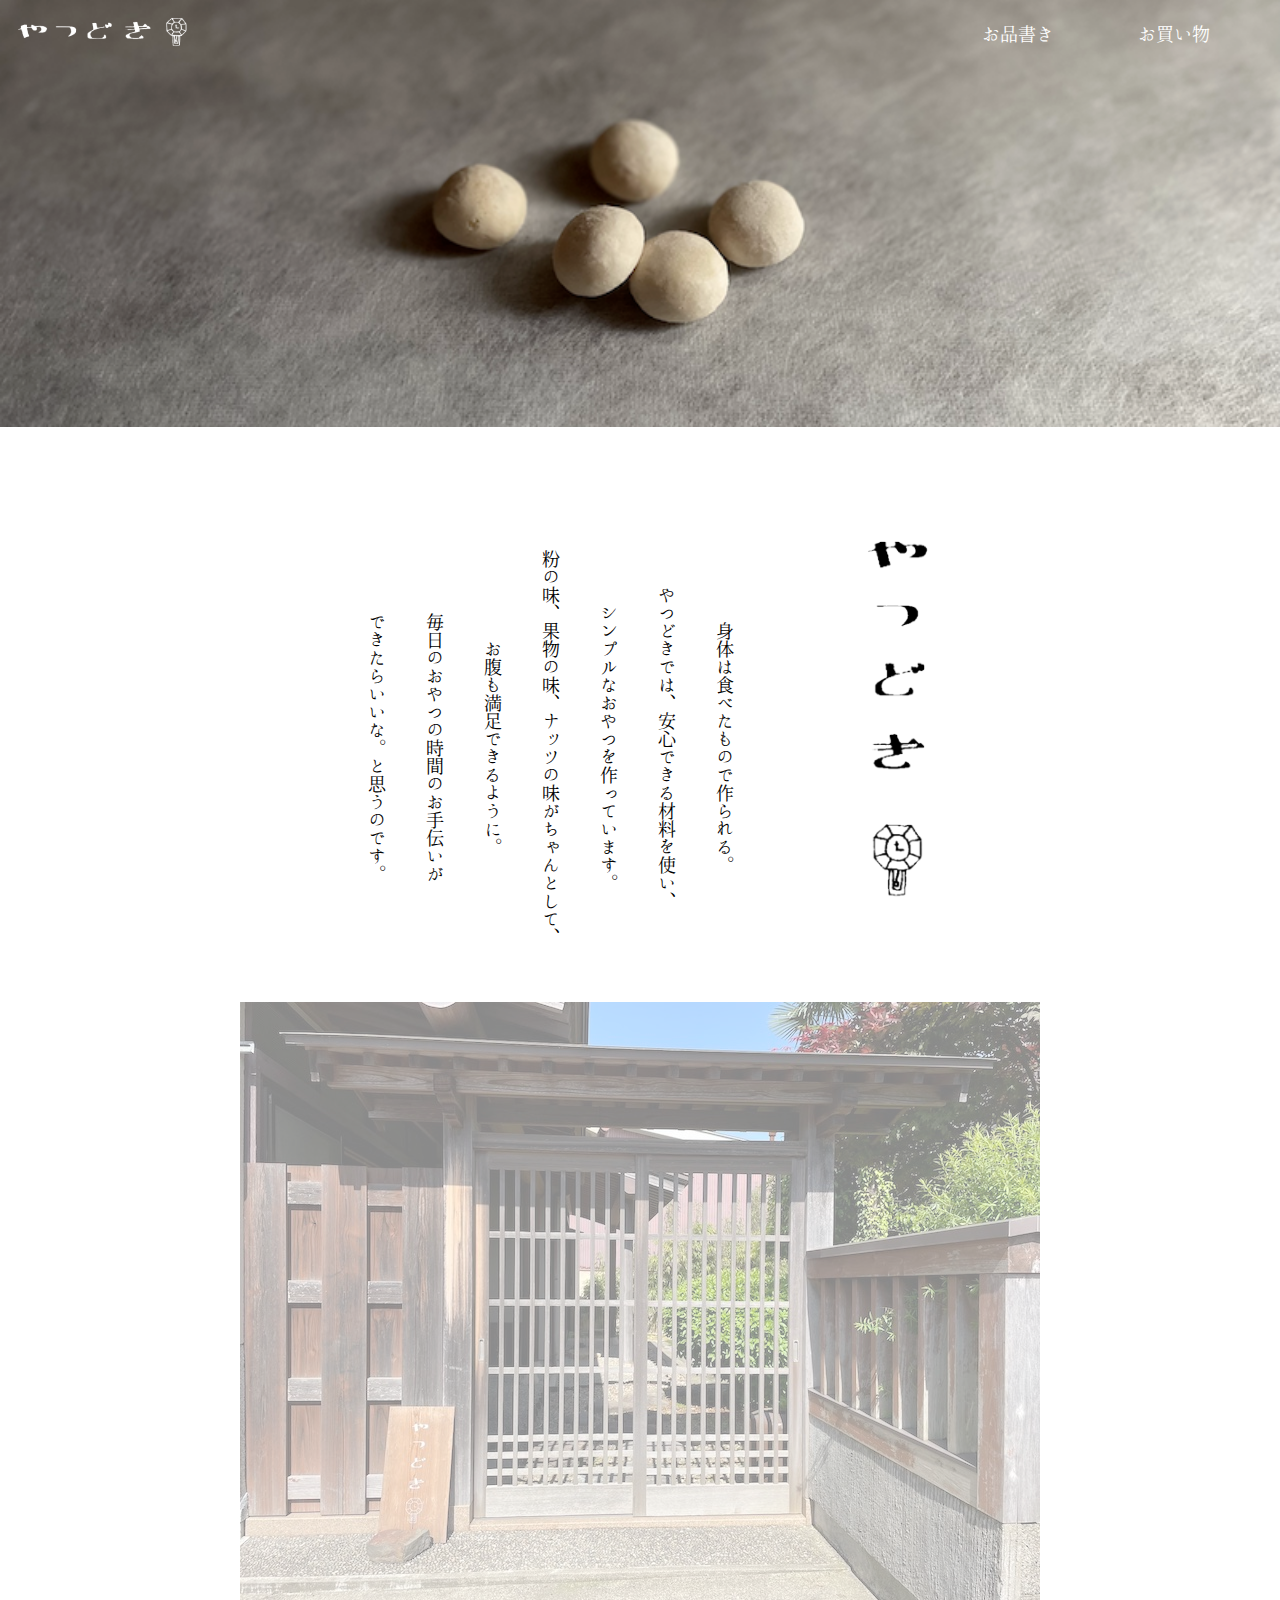
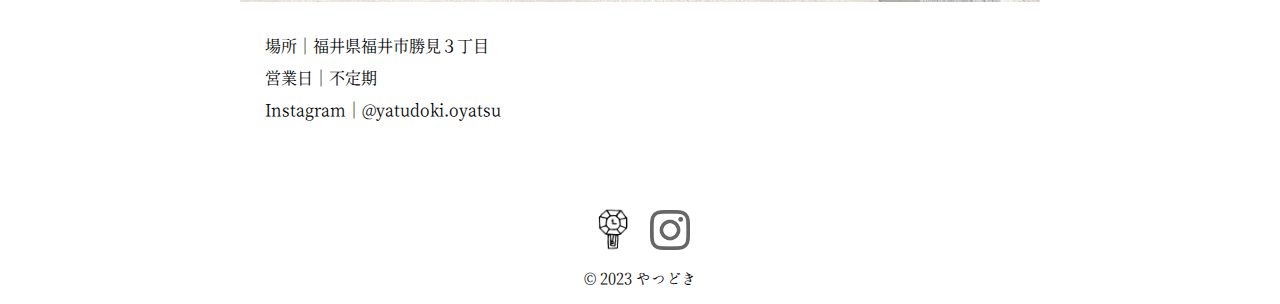
==== index.html @ 7d59536f "first commit" ====
<!DOCTYPE html>
<html>

<head>
    <meta charset="UTF-8">
    <meta http-equiv="X-UA-Compatible" content="IE=edge">
    <meta name="viewport" content="width=device-width, initial-scale=1.0">

    <link rel="stylesheet" href="style.css">

    <title>やつどき</title>

    <style type="text/css">
        #photo {
            width: 800px;
            height: 600px;
            margin: 0 auto;
            text-align: left;
            overflow: hidden;
            position: relative;
        }

        #photo img {
            top: 0;
            left: 0;
            position: absolute;
        }
    </style>


    <script type="text/javascript" src="https://code.jquery.com/jquery-1.12.4.min.js"></script>
    <script type="text/javascript">
        $(function () {
            var setImg = '#photo';
            var fadeSpeed = 1600;
            var switchDelay = 5000;

            $(setImg).children('img').css({ opacity: '0' });
            $(setImg + ' img:first').stop().animate({ opacity: '1', zIndex: '20' }, fadeSpeed);

            setInterval(function () {
                $(setImg + ' :first-child').animate({ opacity: '0' }, fadeSpeed).next('img').animate({ opacity: '1' }, fadeSpeed).end().appendTo(setImg);
            }, switchDelay);
        });
    </script>

</head>

<body>

    <img class="top_img" src="./img/top_img.png" width="800px">

    <div class="top_logo">
        <img src="./img/logo_beside.png">
    </div>

    <div class="link">
        <a href="./menu/menu.html">お品書き</a>
        <a href="./shoping/shoping.html">お買い物</a>
    </div>

    <div class="center">
        <div class="description">
            <img src="./img/omote.png">
            <p>　　身体は食べたもので作られる。　　　　　　　　</p>
            <p>　　やつどきでは、安心できる材料を使い、　　　　</p>
            <p>　　シンプルなおやつを作っています。　　　　　　</p>
            <p>　　粉の味、果物の味、ナッツの味がちゃんとして、</p>
            <p>　　お腹も満足できるように。　　　　　　　　　　</p>
            <p>　　毎日のおやつの時間のお手伝いが　　　　　　　</p>
            <p>　　できたらいいな。と思うのです。　　　　　　　</p>
        </div>
    </div>

    <div id="photo" class="profile">
        <img src="./img/1.jpg" width="800" height="600">
        <img src="./img/2.jpg" width="800" height="600">
        <img src="./img/3.jpg" width="800" height="600">
        <img src="./img/4.jpg" width="800" height="600">
        <img src="./img/5.jpg" width="800" height="600">
        <img src="./img/6.jpg" width="800" height="600">
    </div>
    <div class="content">
        <p>場所｜福井県福井市勝見３丁目</p>
        <p>営業日｜不定期</p>
        <p>Instagram｜<a href="https://www.instagram.com/yatsudoki.oyatsu/">@yatudoki.oyatsu</a></p>
    </div>


    <!-- FOOTER -->
    <div class="logo">
        <a href="index.html"><img src="./img/logo.png" width="45px"></a>
        <a class="right_side" href="https://www.instagram.com/yatsudoki.oyatsu/"><img src="./img/instaglam.png"
                width="40px"></a>
    </div>
    <div class="footer">
        <small>© 2023 やつどき</small>
    </div>

</body>

</html>
---- style.css ----
@font-face {
    font-family: 'hannari';
    src: url(./font/Hannari_Mincho.woff) format('woff');
}

@font-face {
    font-family: 'hannari-vertical';
    src: url(./font/Hannari_vertical.woff) format('woff');
}

body {
    margin: 0;
    font-family: 'hannari';
    user-select: none;
}

img {
    -webkit-user-drag: none;
}


.top_img {
    width: 100%;
}

.top_logo img {
    width: 15%;
    position: absolute;
    top: 0;
    left: 0;
    padding: 0;
    margin: 0;
}

.link {
    position: absolute;
    top: 25px;
    right: 30px;
    padding: 0;
    margin: 0;
}


.link a {
    margin: 40px;
    text-decoration: none;
    color: white;
    font-size: 18px;
}

a {
    transition: all 0.5s;
}

a:hover {
    opacity: 0.5;
}

.center {
    text-align: center;
}

.description img {
    width: 200px;
    display: inline-block;
}

.description {
    margin-top: 15%;
    text-align: center;
    flex-direction: column;
    justify-content: flex-end;
    margin-top: 30px;
    color: #000;
    writing-mode: vertical-rl;
    display: inline-block;
}

.description p {
    font-family: 'hannari-vertical';
    font-size: 18px;
    margin-left: 40px;
}

.profile {
    text-align: center;
    margin-top: 5%;
}

.content {
    padding-top: 20px;
    padding-left: 50px;
    margin: 0 auto;
    width: 800px;
}

.content a {
    text-decoration: none;
    color: black;
}



/* FOOTER */


.logo {
    display: flex;
    justify-content: center;
    align-items: end;
    height: 120px;
}

.logo .right_side {
    padding-left: 15px;
    padding-bottom: 2px;
}

.footer {
    display: flex;
    justify-content: center;
    align-items: center;
    height: 50px;
    font-size: 18px;
}
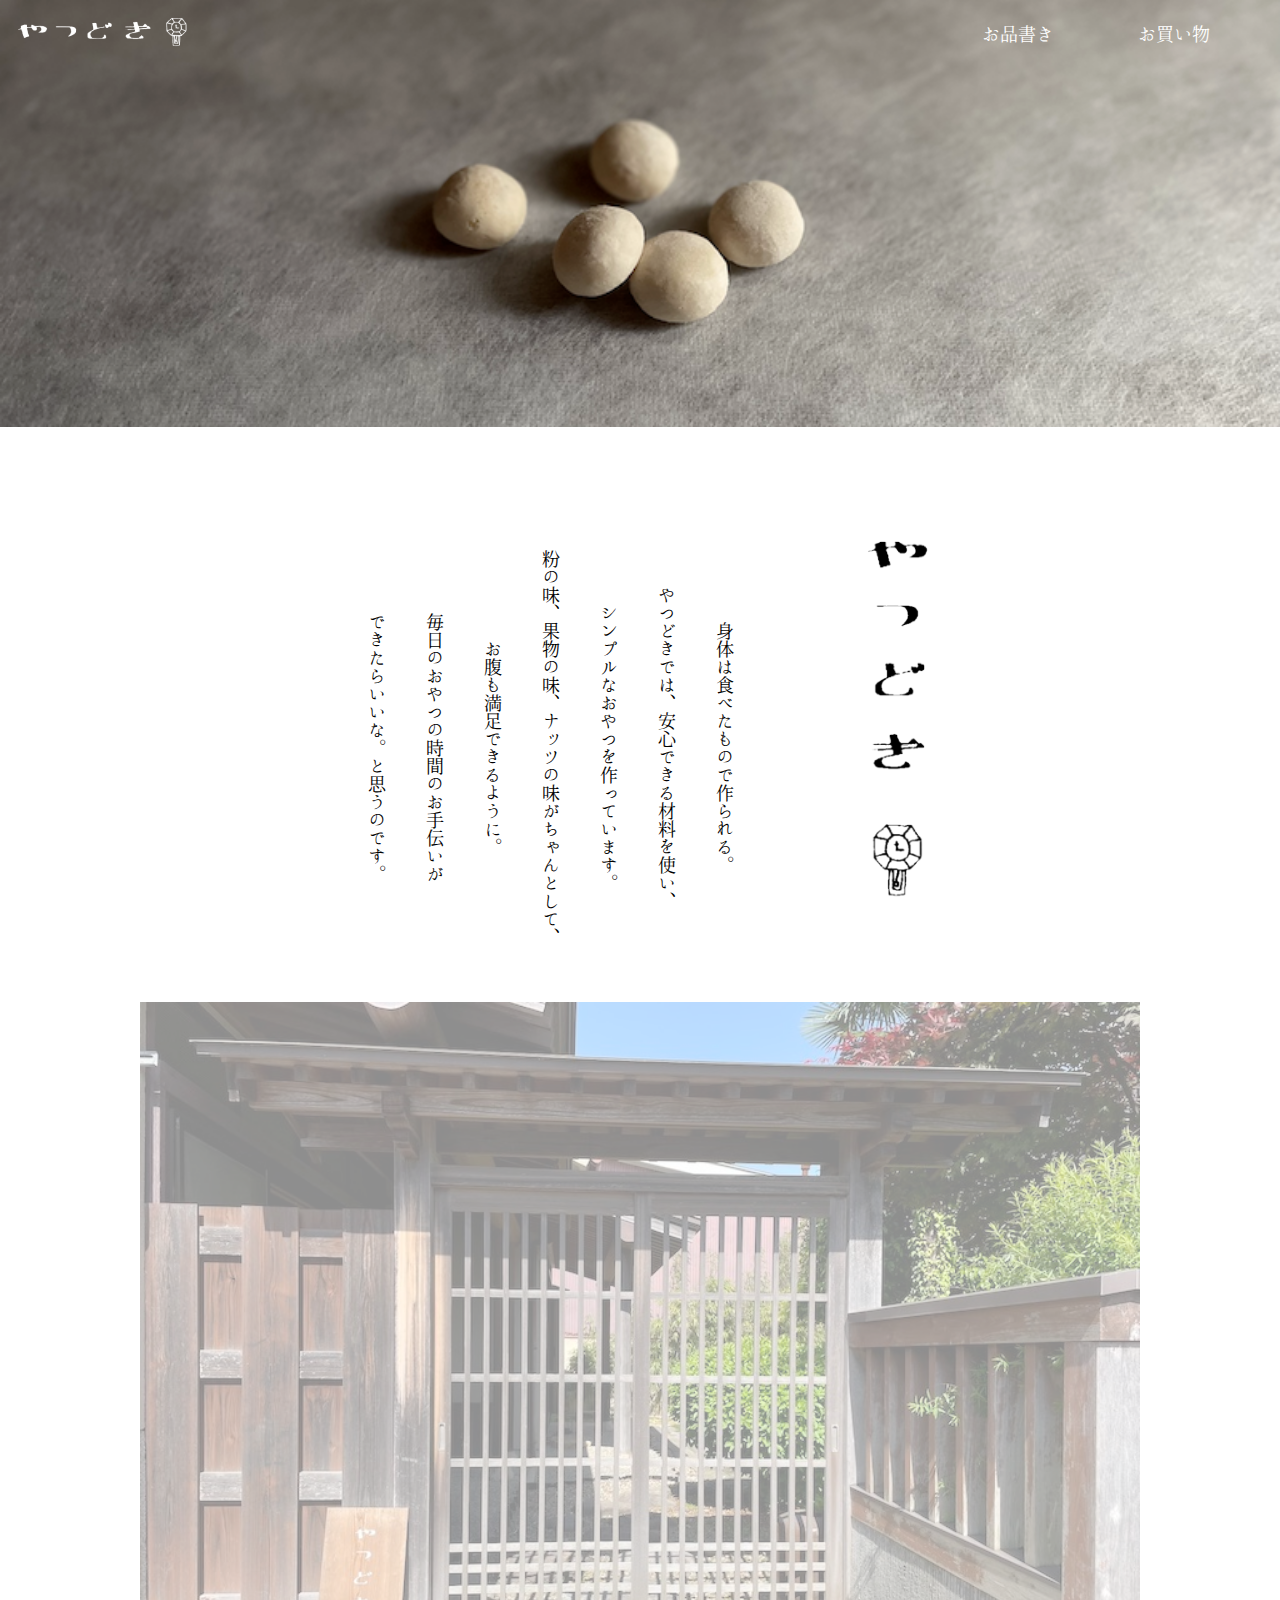
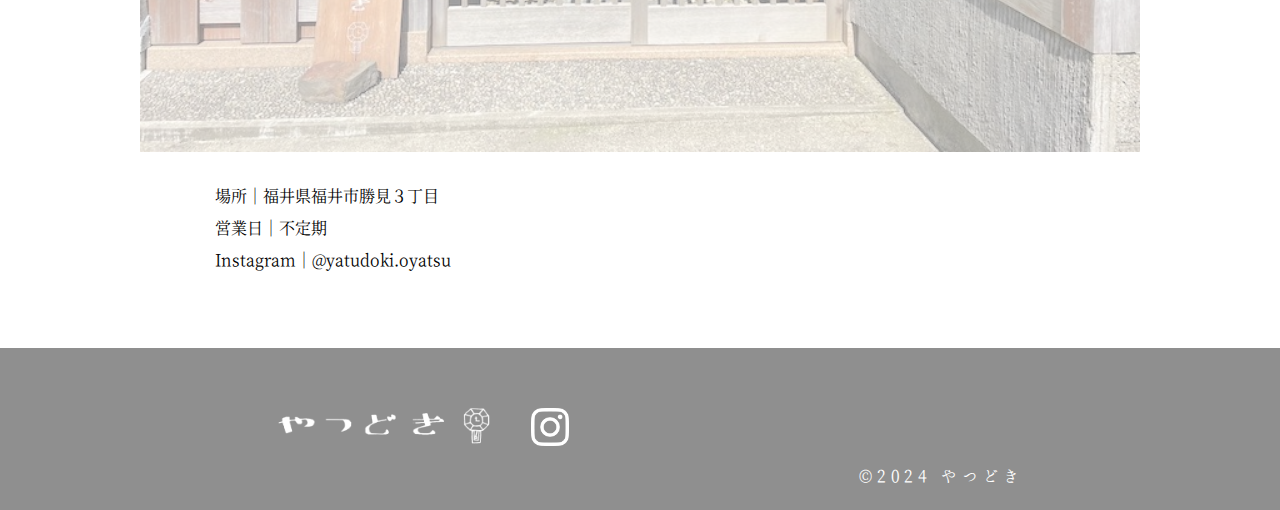
==== commit 7c84cb53: "change" ====
--- a/index.html
+++ b/index.html
@@ -12,8 +12,8 @@
 
     <style type="text/css">
         #photo {
-            width: 800px;
-            height: 600px;
+            width: 1000px;
+            height: 750px;
             margin: 0 auto;
             text-align: left;
             overflow: hidden;
@@ -33,7 +33,7 @@
         $(function () {
             var setImg = '#photo';
             var fadeSpeed = 1600;
-            var switchDelay = 5000;
+            var switchDelay = 10000;
 
             $(setImg).children('img').css({ opacity: '0' });
             $(setImg + ' img:first').stop().animate({ opacity: '1', zIndex: '20' }, fadeSpeed);
@@ -73,12 +73,12 @@
     </div>
 
     <div id="photo" class="profile">
-        <img src="./img/1.jpg" width="800" height="600">
-        <img src="./img/2.jpg" width="800" height="600">
-        <img src="./img/3.jpg" width="800" height="600">
-        <img src="./img/4.jpg" width="800" height="600">
-        <img src="./img/5.jpg" width="800" height="600">
-        <img src="./img/6.jpg" width="800" height="600">
+        <img src="./img/1.jpg" width="1000" height="750">
+        <img src="./img/2.jpg" width="1000" height="750">
+        <img src="./img/3.jpg" width="1000" height="750">
+        <img src="./img/4.jpg" width="1000" height="750">
+        <img src="./img/5.jpg" width="1000" height="750">
+        <img src="./img/6.jpg" width="1000" height="750">
     </div>
     <div class="content">
         <p>場所｜福井県福井市勝見３丁目</p>
@@ -88,13 +88,13 @@
 
 
     <!-- FOOTER -->
-    <div class="logo">
-        <a href="index.html"><img src="./img/logo.png" width="45px"></a>
-        <a class="right_side" href="https://www.instagram.com/yatsudoki.oyatsu/"><img src="./img/instaglam.png"
-                width="40px"></a>
-    </div>
+    
     <div class="footer">
-        <small>© 2023 やつどき</small>
+        <div class="fot_img">
+            <a href="index.html"><img src="./img/logo_beside.png" width="240px"></a>
+            <a href="https://www.instagram.com/yatsudoki.oyatsu/"><img src="./img/instaglam.png" class="instaglam" height="38px"></a>
+        </div>
+        <footer>©2024 やつどき</footer>
     </div>
 
 </body>
--- a/style.css
+++ b/style.css
@@ -91,7 +91,7 @@
     padding-top: 20px;
     padding-left: 50px;
     margin: 0 auto;
-    width: 800px;
+    width: 900px;
 }
 
 .content a {
@@ -103,23 +103,25 @@
 
 /* FOOTER */
 
-
-.logo {
-    display: flex;
-    justify-content: center;
-    align-items: end;
-    height: 120px;
+.footer{
+    margin-top: 80px;
+    padding-top: 3%;
+    padding-bottom: 2%;
+    background-color: #8f8f8f;
 }
 
-.logo .right_side {
-    padding-left: 15px;
-    padding-bottom: 2px;
+.fot_img{
+    margin-left: 20%;
 }
 
-.footer {
-    display: flex;
-    justify-content: center;
-    align-items: center;
-    height: 50px;
-    font-size: 18px;
+.instaglam {
+    padding-bottom: 20px;
+    margin-left: 3%;
+}
+
+.footer footer{
+    color: #fff;
+    text-align: right;
+    letter-spacing: 0.3em;
+    margin-right: 20%;
 }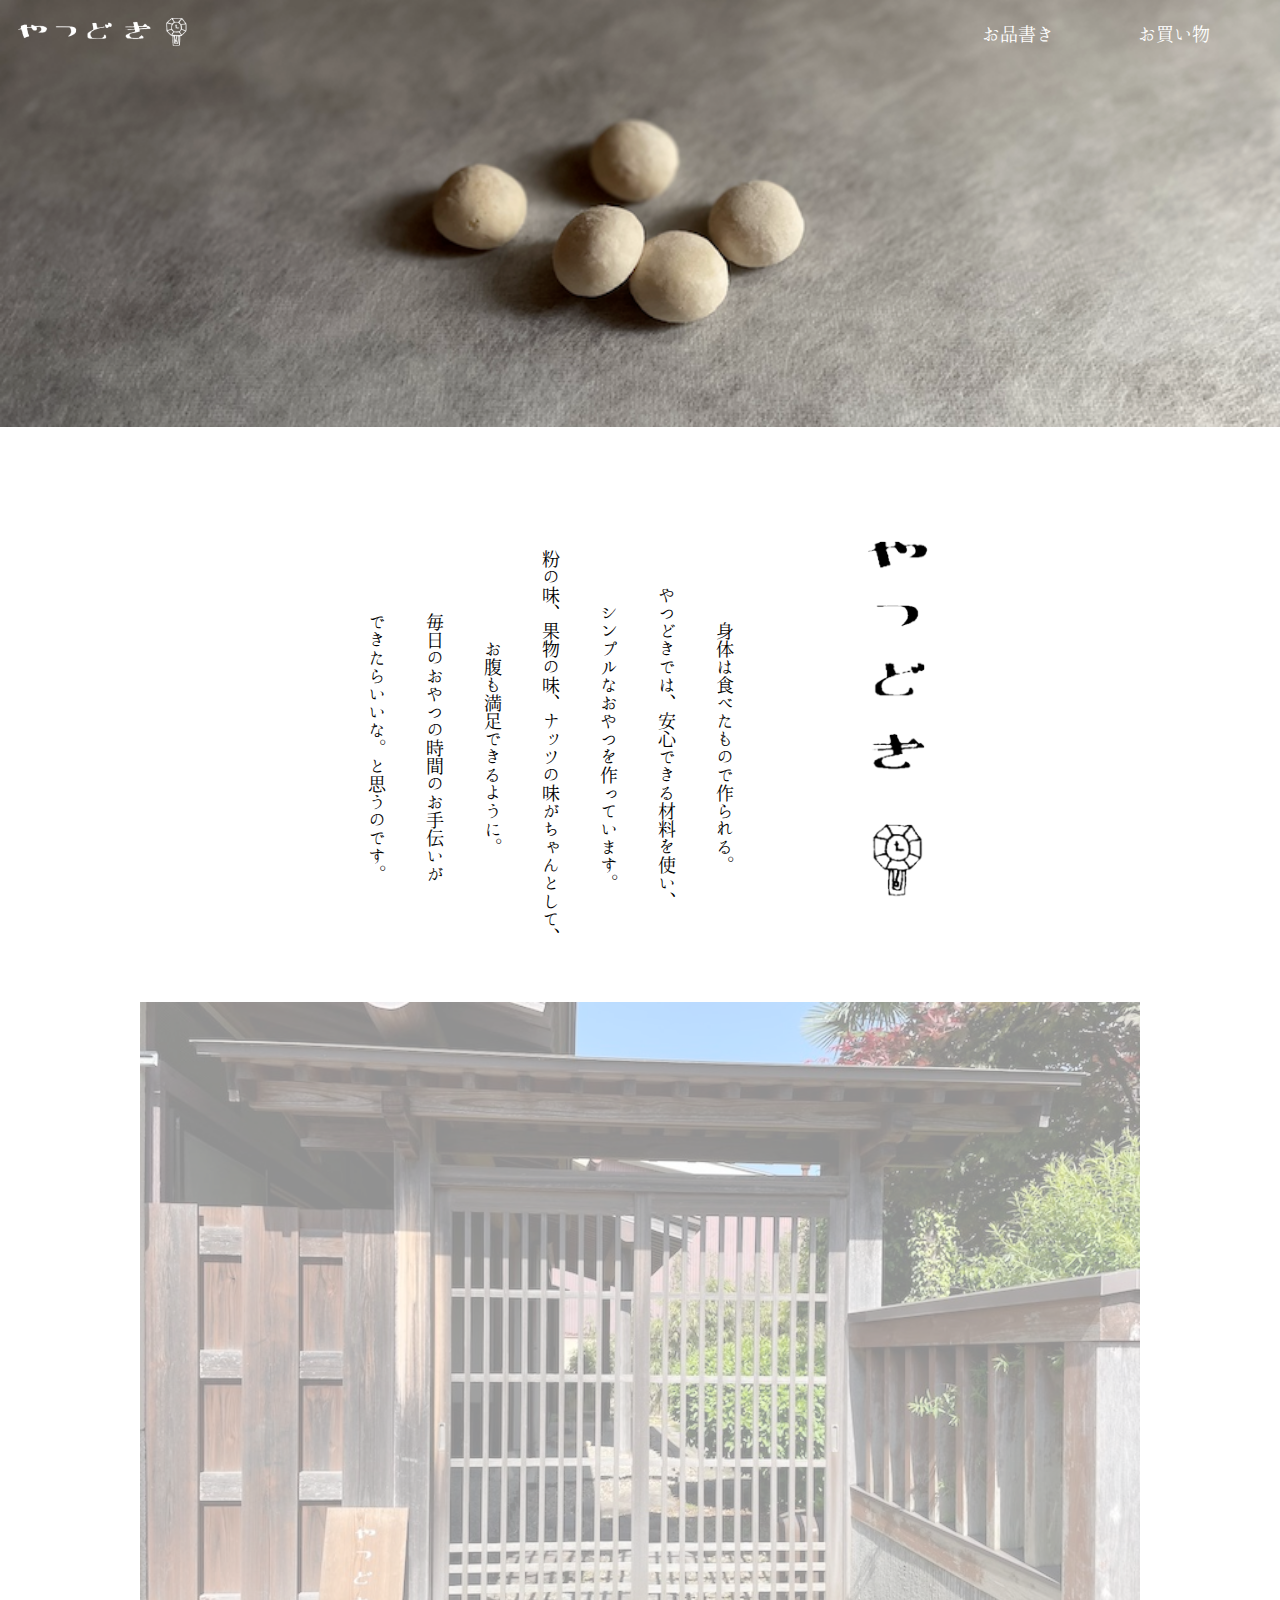
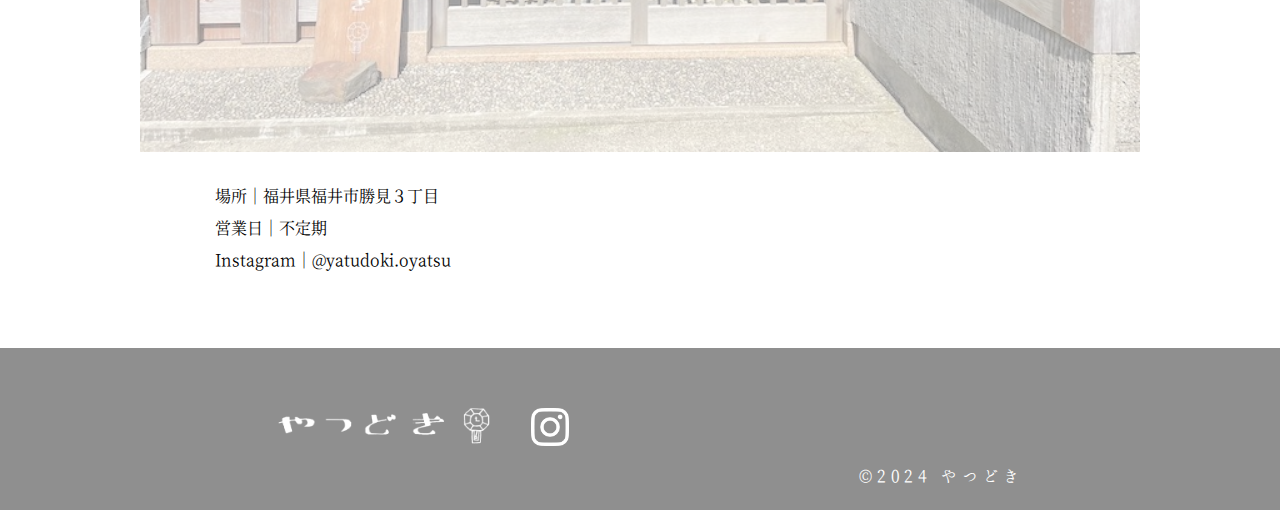
==== commit a6ad77bd: "menu" ====
--- a/index.html
+++ b/index.html
@@ -7,6 +7,9 @@
     <meta name="viewport" content="width=device-width, initial-scale=1.0">
 
     <link rel="stylesheet" href="style.css">
+
+    <link rel="icon" href="img/favicon.ico">
+    <link rel="apple-touch-icon" href="img/apple-touch-icon.png" sizes="180x180">
 
     <title>やつどき</title>
 
@@ -88,11 +91,12 @@
 
 
     <!-- FOOTER -->
-    
+
     <div class="footer">
         <div class="fot_img">
             <a href="index.html"><img src="./img/logo_beside.png" width="240px"></a>
-            <a href="https://www.instagram.com/yatsudoki.oyatsu/"><img src="./img/instaglam.png" class="instaglam" height="38px"></a>
+            <a href="https://www.instagram.com/yatsudoki.oyatsu/"><img src="./img/instaglam.png" class="instaglam"
+                    height="38px"></a>
         </div>
         <footer>©2024 やつどき</footer>
     </div>
